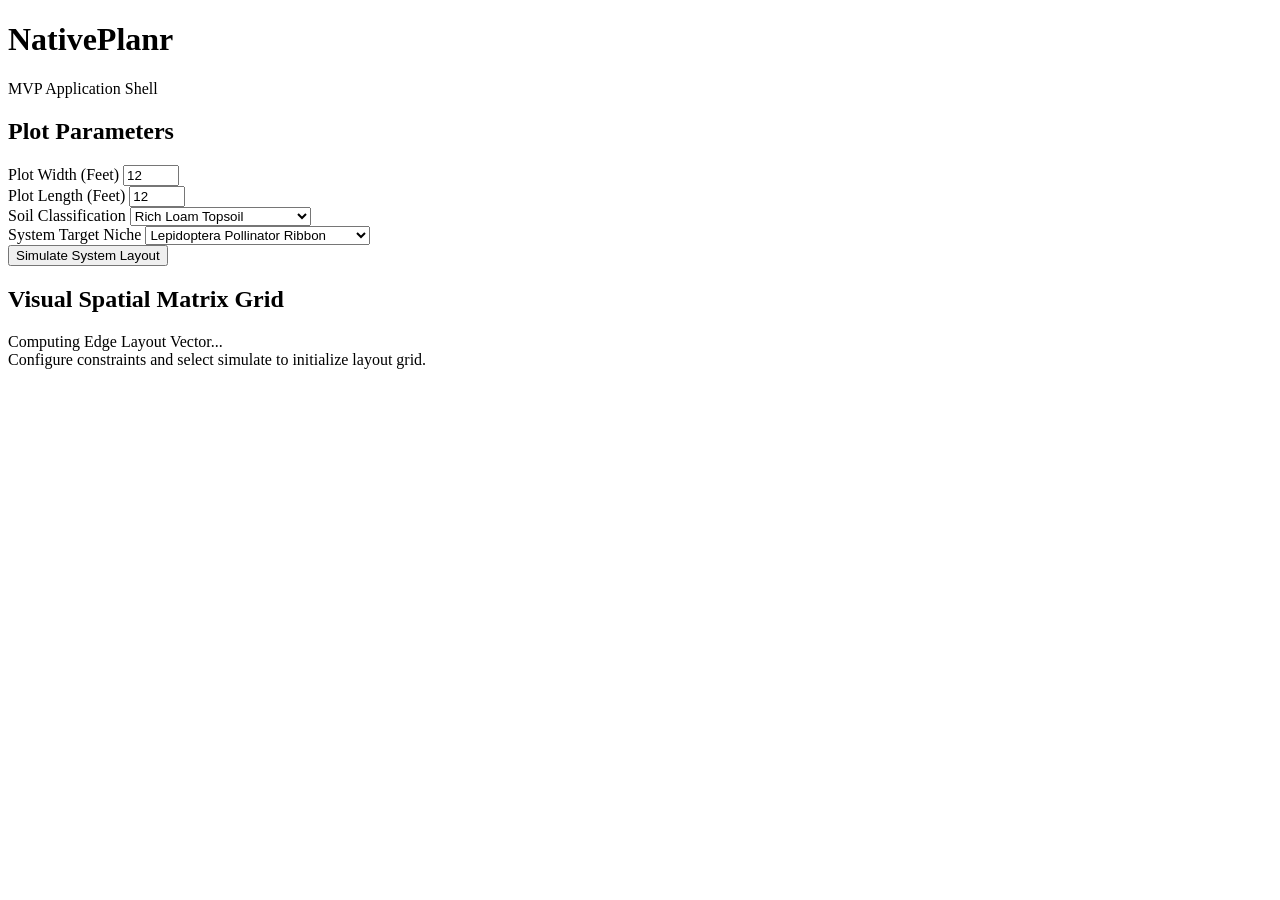
==== public/index.html @ 3a3aff4e "mvp: create layout canvas markup window" ====
<!DOCTYPE html>
<html lang="en">
<head>
  <meta charset="UTF-8">
  <meta name="viewport" content="width=device-width, initial-scale=1.0">
  <title>NativePlanr MVP — Habitat Layout Canvas</title>
  <link rel="stylesheet" href="styles.css">
</head>
<body>
  <header class="app-navbar">
    <div class="brand-shell">
      <h1 class="logo-text">NativePlanr</h1>
      <span class="version-tag">MVP Application Shell</span>
    </div>
  </header>

  <main class="viewport-workspace">
    <section class="control-sidebar">
      <h2 class="panel-headline">Plot Parameters</h2>
      <form id="garden-input-form" class="parameter-form">
        <div class="control-group">
          <label for="plot-width">Plot Width (Feet)</label>
          <input type="number" id="plot-width" name="width" value="12" min="4" max="100" required>
        </div>
        
        <div class="control-group">
          <label for="plot-length">Plot Length (Feet)</label>
          <input type="number" id="plot-length" name="length" value="12" min="4" max="100" required>
        </div>

        <div class="control-group">
          <label for="soil-type">Soil Classification</label>
          <select id="soil-type" name="soil_type" required>
            <option value="loam">Rich Loam Topsoil</option>
            <option value="clay">Heavy Structural Clay</option>
            <option value="sand">Coarse Well-Drained Sand</option>
            <option value="wet_muck">Hydric High-Organic Muck</option>
          </select>
        </div>

        <div class="control-group">
          <label for="garden-type">System Target Niche</label>
          <select id="garden-type" name="garden_type" required>
            <option value="pollinator">Lepidoptera Pollinator Ribbon</option>
            <option value="prairie">Oak Opening Grassland Prairie</option>
            <option value="rain_garden">Hydrological Infiltration Rain Basin</option>
            <option value="lawn_replacement">Biodiverse Living Mulch Turf</option>
          </select>
        </div>

        <button type="submit" id="submit-btn" class="action-button">Simulate System Layout</button>
      </form>
    </section>

    <section class="canvas-viewport">
      <div class="canvas-container">
        <h2 class="panel-headline">Visual Spatial Matrix Grid</h2>
        <div id="ui-loading-indicator" class="loading-shroud hidden">Computing Edge Layout Vector...</div>
        <div id="render-target-canvas">
          <div class="canvas-placeholder-text">Configure constraints and select simulate to initialize layout grid.</div>
        </div>
      </div>
    </section>
  </main>

  <script type="module" src="app.js"></script>
</body>
</html>
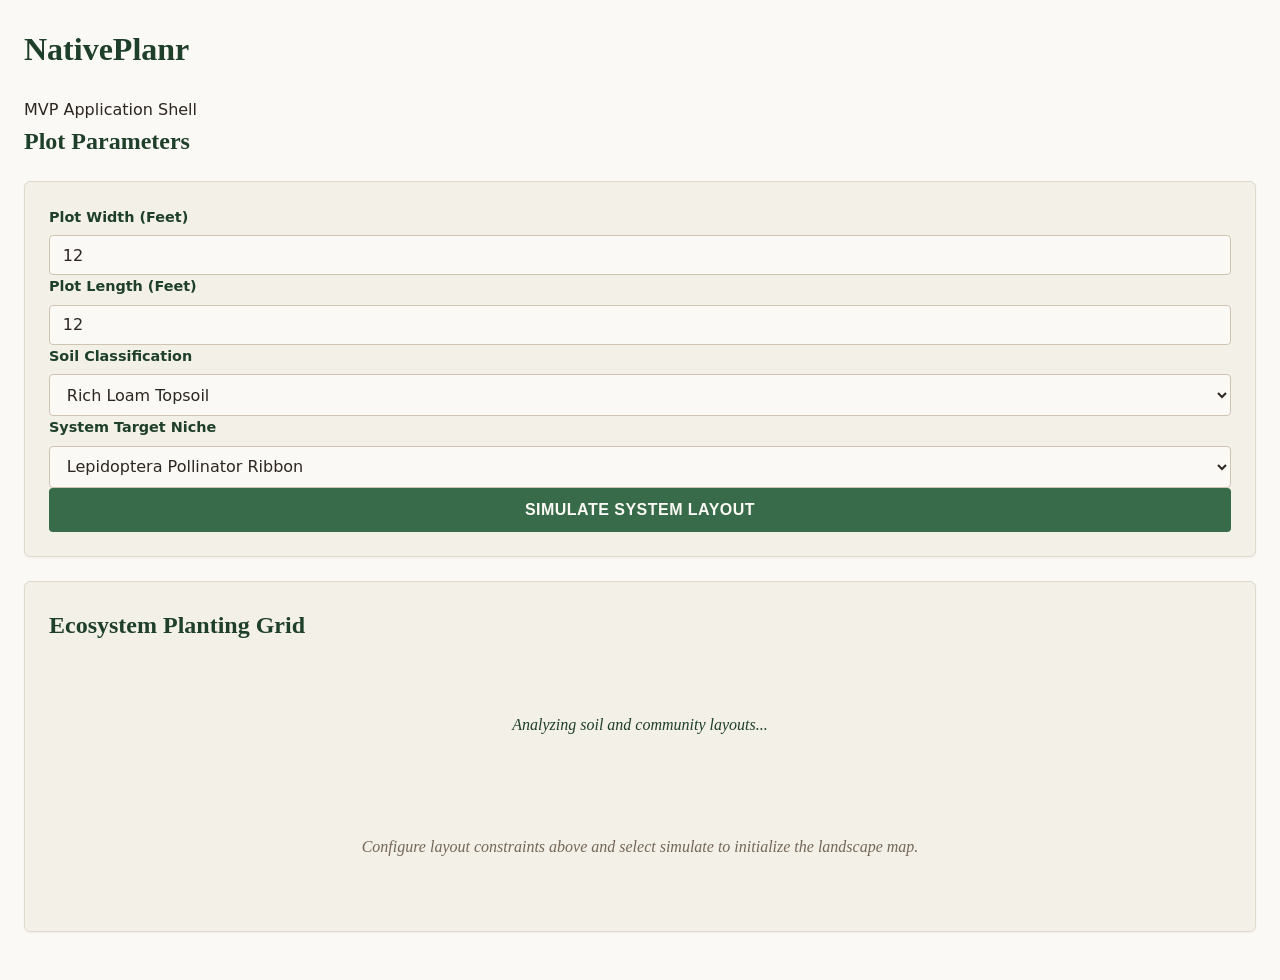
==== commit 7091001f: "Update index.html" ====
--- a/public/index.html
+++ b/public/index.html
@@ -52,15 +52,17 @@
       </form>
     </section>
 
-    <section class="canvas-viewport">
-      <div class="canvas-container">
-        <h2 class="panel-headline">Visual Spatial Matrix Grid</h2>
-        <div id="ui-loading-indicator" class="loading-shroud hidden">Computing Edge Layout Vector...</div>
-        <div id="render-target-canvas">
-          <div class="canvas-placeholder-text">Configure constraints and select simulate to initialize layout grid.</div>
-        </div>
+  <section class="canvas-viewport">
+  <div class="canvas-container">
+    <h2 class="panel-headline">Ecosystem Planting Grid</h2>
+    <div id="ui-loading-indicator" class="loading-shroud hidden">Analyzing soil and community layouts...</div>
+    <div id="render-target-canvas">
+      <div class="canvas-placeholder-text" style="font-family: Georgia, serif; font-style: italic; color: #736657; text-align: center; padding: 3rem 1rem;">
+        Configure layout constraints above and select simulate to initialize the landscape map.
       </div>
-    </section>
+    </div>
+  </div>
+</section>
   </main>
 
   <script type="module" src="app.js"></script>
--- a/public/styles.css
+++ b/public/styles.css
@@ -0,0 +1,272 @@
+/* ==========================================================================
+   NATIVEPLANR BOTANICAL DESIGN SYSTEM
+   Inspired by Midwestern Prairie Restoration Layouts & Print Field Guides
+   ========================================================================== */
+
+/* Core Document Elements */
+body {
+  background-color: #fbf9f5;
+  color: #2c2520;
+  font-family: system-ui, -apple-system, BlinkMacSystemFont, "Segoe UI", Roboto, sans-serif;
+  line-height: 1.6;
+  padding: 1.5rem;
+  margin: 0;
+  -webkit-font-smoothing: antialiased;
+}
+
+/* Typography Hierarchy */
+h1, h2, h3, h4, .panel-headline {
+  font-family: Georgia, Cambria, "Times New Roman", Times, serif;
+  color: #1e3f29; /* Dark Forest Green */
+  font-weight: 700;
+  margin-top: 0;
+}
+
+p {
+  color: #4a3f35; /* Soft Muted Charcoal Bark */
+}
+
+/* Editorial Container Card layout */
+.canvas-viewport, .parameter-form {
+  background-color: #f3f0e7; /* Seedling Parchment Paper */
+  border: 1px solid #dfdacb;
+  border-radius: 6px;
+  padding: 1.5rem;
+  margin-bottom: 1.5rem;
+  box-shadow: 0 1px 3px rgba(44, 37, 32, 0.05);
+}
+
+/* Touch-Friendly Inputs & Labels */
+.parameter-form label {
+  font-size: 0.9rem;
+  font-weight: 600;
+  color: #1e3f29;
+  display: block;
+  margin-bottom: 0.4rem;
+}
+
+.parameter-form input, .parameter-form select {
+  background-color: #fbf9f5;
+  color: #2c2520;
+  border: 1px solid #cfc4b2;
+  border-radius: 4px;
+  padding: 0.6rem 0.8rem;
+  font-size: 1rem;
+  font-family: inherit;
+  width: 100%;
+  box-sizing: border-box;
+}
+
+.parameter-form input:focus {
+  border-color: #689f7d;
+  outline: none;
+}
+
+/* The Restoration Action Button */
+.action-button {
+  background-color: #386b4a; /* Prairie Canopy Green */
+  color: #fbf9f5;
+  border: none;
+  padding: 0.8rem 1.5rem;
+  border-radius: 4px;
+  font-size: 1rem;
+  font-weight: 600;
+  cursor: pointer;
+  transition: background-color 0.15s ease;
+  width: 100%;
+  text-transform: uppercase;
+  letter-spacing: 0.03em;
+}
+
+.action-button:hover {
+  background-color: #244b31;
+}
+
+/* ==========================================================================
+   SIMULATION GRID CANVAS LAYOUTS (MOBILE-SAFE & RESPONSIVE)
+   ========================================================================== */
+.simulation-dashboard {
+  display: flex;
+  flex-direction: column;
+  gap: 1.2rem;
+  width: 100%;
+}
+
+/* Warnings and Metas Panel Elements */
+.pipeline-warning-banner {
+  background-color: #fffaf0;
+  border: 1px solid #d69e2e;
+  color: #744210;
+  padding: 0.75rem 1rem;
+  border-radius: 4px;
+  font-size: 0.85rem;
+}
+
+.matrix-metadata-header {
+  display: flex;
+  justify-content: space-between;
+  align-items: center;
+  flex-wrap: wrap;
+  gap: 0.75rem;
+  font-size: 0.9rem;
+  border-bottom: 2px solid #dfdacb;
+  padding-bottom: 0.75rem;
+  color: #4a3f35;
+}
+
+.meta-badge {
+  background-color: #e9f2ec;
+  color: #1e3f29;
+  padding: 0.25rem 0.5rem;
+  border-radius: 4px;
+  font-weight: bold;
+  font-size: 0.75rem;
+  border: 1px solid #689f7d;
+}
+
+/* Viewport Controls */
+.viewport-controls {
+  display: flex;
+  align-items: center;
+  justify-content: space-between;
+  background: #eaddcd; /* Deeper Warm Parchment Base */
+  padding: 0.5rem 1rem;
+  border-radius: 4px;
+  font-size: 0.85rem;
+  color: #2c2520;
+}
+
+.zoom-btn {
+  background: #fbf9f5;
+  border: 1px solid #cfc4b2;
+  color: #2c2520;
+  padding: 0.35rem 0.75rem;
+  border-radius: 4px;
+  cursor: pointer;
+  font-weight: 600;
+}
+
+.zoom-btn:hover {
+  background: #f3f0e7;
+}
+
+/* Mobile Panning Container */
+.mobile-viewport-container {
+  width: 100%;
+  overflow: auto;
+  background-color: #eaddcd; /* Soft Dirt/Mulch Underlay */
+  border: 1px solid #cfc4b2;
+  border-radius: 6px;
+  padding: 1.5rem;
+  box-sizing: border-box;
+  touch-action: pan-x pan-y;
+  -webkit-overflow-scrolling: touch;
+}
+
+/* The Matrix Structural Blueprint */
+.spatial-grid-matrix {
+  display: grid;
+  grid-template-columns: repeat(var(--grid-cols, 12), minmax(52px, 1fr)); /* Larger touch targets for field work */
+  grid-template-rows: repeat(var(--grid-rows, 12), minmax(52px, 1fr));
+  gap: 6px;
+  width: max-content;
+  margin: 0 auto;
+  transform-origin: top center;
+  transition: transform 0.2s cubic-bezier(0.16, 1, 0.3, 1);
+}
+
+/* Plant Blueprint Cells */
+.matrix-tile {
+  display: flex;
+  flex-direction: column;
+  align-items: center;
+  justify-content: center;
+  border-radius: 4px;
+  font-weight: 500;
+  aspect-ratio: 1 / 1;
+  box-sizing: border-box;
+  user-select: none;
+  padding: 2px;
+  text-align: center;
+  box-shadow: inset 0 1px 2px rgba(0,0,0,0.02);
+}
+
+/* Native Zone Color Rulesets */
+.zone-edge { 
+  background-color: #e9f2ec; 
+  color: #1e3f29; 
+  border: 1px solid #689f7d; 
+}
+.zone-center { 
+  background-color: #f3ebf7; 
+  color: #4c2d59; 
+  border: 1px solid #ad83be; 
+}
+.zone-fill { 
+  background-color: #fdf6e2; 
+  color: #634413; 
+  border: 1px solid #dca341; 
+}
+.zone-open { 
+  background-color: #f5efe4; 
+  color: #a69988; 
+  border: 1px dashed #cfc4b2; 
+}
+
+/* Micro Typography for Botanical Labels */
+.tile-label {
+  font-size: 0.65rem;
+  font-weight: 700;
+  line-height: 1.1;
+  word-break: break-all;
+  text-transform: uppercase;
+}
+.tile-label-empty {
+  font-size: 0.75rem;
+  font-weight: bold;
+}
+
+/* Botanical Legend Block Layout */
+.zone-legend {
+  display: grid;
+  grid-template-columns: repeat(auto-fit, minmax(200px, 1fr));
+  gap: 0.75rem;
+  background: #fdfbf7;
+  padding: 1rem;
+  border-radius: 4px;
+  border: 1px solid #dfdacb;
+}
+
+.legend-item {
+  display: flex;
+  align-items: center;
+  gap: 0.6rem;
+  font-size: 0.85rem;
+  color: #4a3f35;
+}
+
+.legend-color {
+  width: 16px;
+  height: 16px;
+  border-radius: 3px;
+  display: inline-block;
+  flex-shrink: 0;
+}
+
+/* Loading/Error states matching paper texture rulesets */
+.loading-shroud {
+  padding: 3rem 1rem;
+  text-align: center;
+  color: #1e3f29;
+  font-family: Georgia, serif;
+  font-style: italic;
+}
+
+.canvas-error-state {
+  border: 1px dashed #c53030;
+  background: #fff5f5;
+  color: #9b2c2c;
+  padding: 2rem;
+  border-radius: 4px;
+  text-align: center;
+}
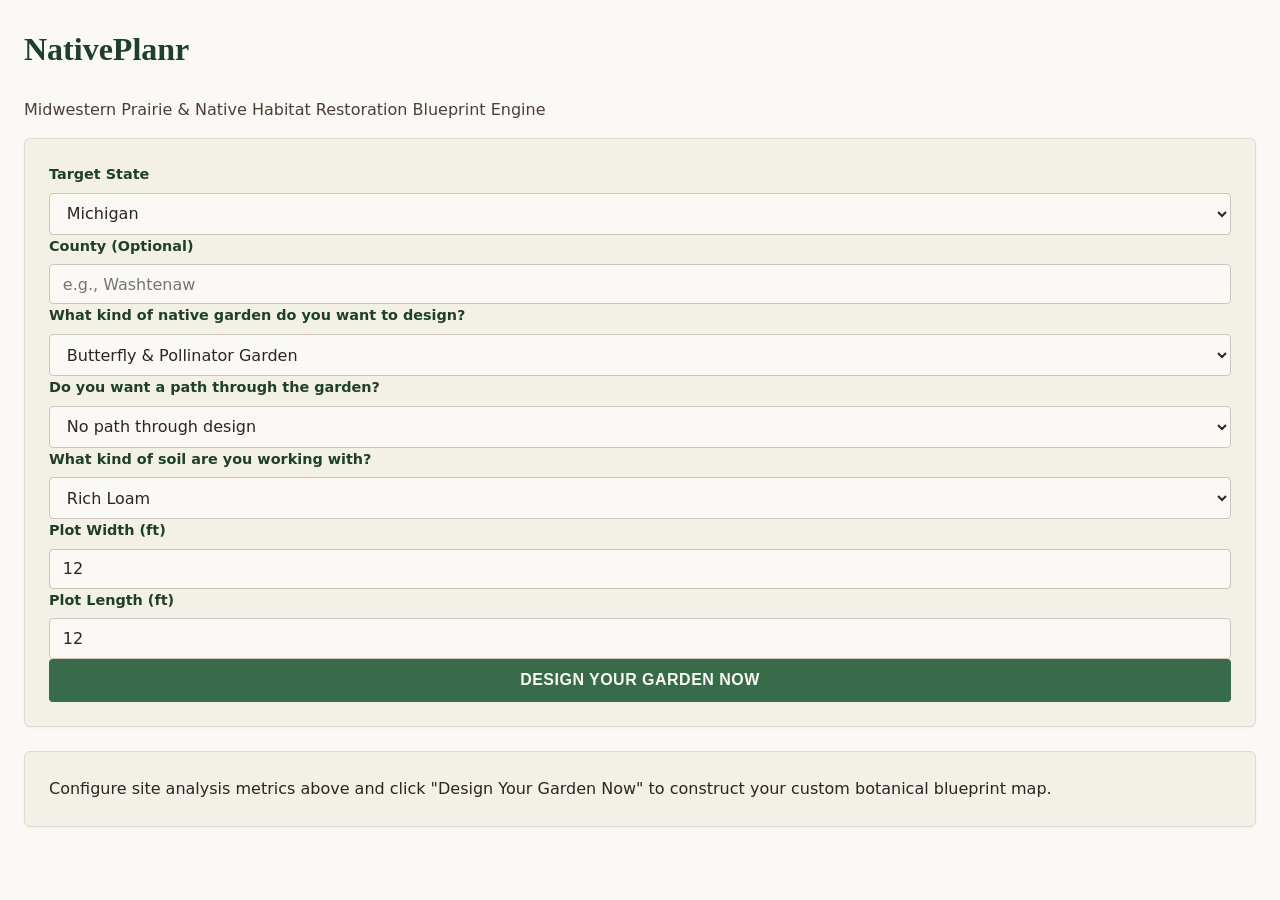
==== commit bea9126f: "Update index.html" ====
--- a/public/index.html
+++ b/public/index.html
@@ -3,68 +3,108 @@
 <head>
   <meta charset="UTF-8">
   <meta name="viewport" content="width=device-width, initial-scale=1.0">
-  <title>NativePlanr MVP — Habitat Layout Canvas</title>
+  <title>NativePlanr — Ecological Habitat Designer</title>
   <link rel="stylesheet" href="styles.css">
 </head>
 <body>
-  <header class="app-navbar">
-    <div class="brand-shell">
-      <h1 class="logo-text">NativePlanr</h1>
-      <span class="version-tag">MVP Application Shell</span>
-    </div>
-  </header>
 
-  <main class="viewport-workspace">
-    <section class="control-sidebar">
-      <h2 class="panel-headline">Plot Parameters</h2>
+  <main class="app-container">
+    
+    <header class="botanical-header">
+      <h1 class="site-title">NativePlanr</h1>
+      <p class="site-tagline">Midwestern Prairie & Native Habitat Restoration Blueprint Engine</p>
+    </header>
+
+    <section class="form-container">
       <form id="garden-input-form" class="parameter-form">
-        <div class="control-group">
-          <label for="plot-width">Plot Width (Feet)</label>
-          <input type="number" id="plot-width" name="width" value="12" min="4" max="100" required>
-        </div>
         
-        <div class="control-group">
-          <label for="plot-length">Plot Length (Feet)</label>
-          <input type="number" id="plot-length" name="length" value="12" min="4" max="100" required>
-        </div>
-
-        <div class="control-group">
-          <label for="soil-type">Soil Classification</label>
-          <select id="soil-type" name="soil_type" required>
-            <option value="loam">Rich Loam Topsoil</option>
-            <option value="clay">Heavy Structural Clay</option>
-            <option value="sand">Coarse Well-Drained Sand</option>
-            <option value="wet_muck">Hydric High-Organic Muck</option>
+        <div class="form-group">
+          <label for="state">Target State</label>
+          <select id="state" name="state" required>
+            <option value="MI">Michigan</option>
+            <option value="IL">Illinois</option>
+            <option value="IN">Indiana</option>
+            <option value="OH">Ohio</option>
+            <option value="WI">Wisconsin</option>
+            <option value="MN">Minnesota</option>
+            <option value="IA">Iowa</option>
           </select>
         </div>
 
-        <div class="control-group">
-          <label for="garden-type">System Target Niche</label>
-          <select id="garden-type" name="garden_type" required>
-            <option value="pollinator">Lepidoptera Pollinator Ribbon</option>
-            <option value="prairie">Oak Opening Grassland Prairie</option>
-            <option value="rain_garden">Hydrological Infiltration Rain Basin</option>
-            <option value="lawn_replacement">Biodiverse Living Mulch Turf</option>
+        <div class="form-group">
+          <label for="county">County <span class="optional-label">(Optional)</span></label>
+          <input type="text" id="county" name="county" placeholder="e.g., Washtenaw">
+        </div>
+
+        <div class="form-group">
+          <label for="garden-type">What kind of native garden do you want to design?</label>
+          <select id="garden-type" name="garden-type" required>
+            <option value="pollinator">Butterfly & Pollinator Garden</option>
+            <option value="woodland">Woodland Edge Garden</option>
+            <option value="part-shade">Part Shade Flower Garden</option>
+            <option value="rain-garden">Wet Soil / Rain Garden</option>
+            <option value="meadow">Native Meadow Garden</option>
+            <option value="low-maintenance">Low-Maintenance Native Garden</option>
+            <option value="deer-resistant">Deer-Resistant Native Garden</option>
           </select>
         </div>
 
-        <button type="submit" id="submit-btn" class="action-button">Simulate System Layout</button>
+        <div class="form-group">
+          <label for="pathway">Do you want a path through the garden?</label>
+          <select id="pathway" name="pathway" required>
+            <option value="none">No path through design</option>
+            <option value="grass">Grass Path</option>
+            <option value="woodchips">Woodchip Path</option>
+            <option value="gravel">Gravel Path</option>
+            <option value="pavers">Paver Path</option>
+            <option value="dirt">Dirt Path</option>
+          </select>
+        </div>
+
+        <div class="form-group">
+          <label for="soil">What kind of soil are you working with?</label>
+          <select id="soil" name="soil" required>
+            <option value="rich-loam">Rich Loam</option>
+            <option value="sandy">Sandy / Fast Draining</option>
+            <option value="slight-clay">Slightly Clay</option>
+            <option value="heavy-clay">Heavy Clay</option>
+            <option value="wet-soggy">Wet / Soggy</option>
+            <option value="swampy">Swampy / Standing Water</option>
+          </select>
+        </div>
+
+        <div class="dimensions-row">
+          <div class="form-group compact">
+            <label for="width">Plot Width (ft)</label>
+            <input type="number" id="width" name="width" value="12" min="4" max="40" required>
+          </div>
+          <div class="form-group compact">
+            <label for="length">Plot Length (ft)</label>
+            <input type="number" id="length" name="length" value="12" min="4" max="40" required>
+          </div>
+          <input type="hidden" id="density" name="density" value="0.5">
+        </div>
+
+        <div class="form-actions">
+          <button type="submit" id="submit-btn" class="action-button">Design Your Garden Now</button>
+        </div>
       </form>
     </section>
 
-  <section class="canvas-viewport">
-  <div class="canvas-container">
-    <h2 class="panel-headline">Ecosystem Planting Grid</h2>
-    <div id="ui-loading-indicator" class="loading-shroud hidden">Analyzing soil and community layouts...</div>
-    <div id="render-target-canvas">
-      <div class="canvas-placeholder-text" style="font-family: Georgia, serif; font-style: italic; color: #736657; text-align: center; padding: 3rem 1rem;">
-        Configure layout constraints above and select simulate to initialize the landscape map.
+    <section class="canvas-viewport">
+      <div class="canvas-container">
+        
+        <div id="render-target-canvas">
+          <div class="canvas-placeholder-text">
+            Configure site analysis metrics above and click "Design Your Garden Now" to construct your custom botanical blueprint map.
+          </div>
+        </div>
+
       </div>
-    </div>
-  </div>
-</section>
+    </section>
+
   </main>
 
-  <script type="module" src="app.js"></script>
+  <script src="app.js"></script>
 </body>
 </html>
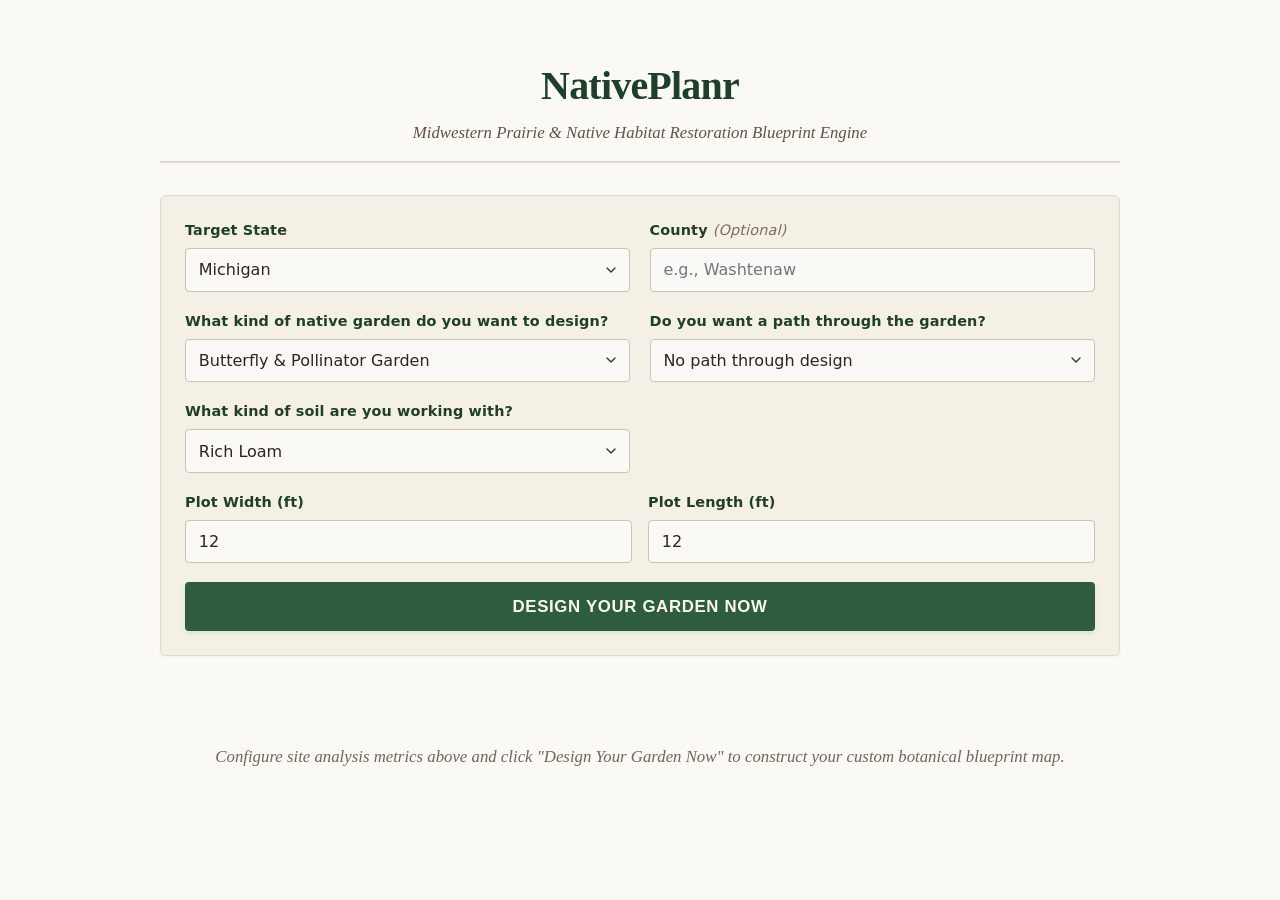
==== commit 9918d155: "Update index.html" ====
--- a/public/index.html
+++ b/public/index.html
@@ -105,6 +105,7 @@
 
   </main>
 
-  <script src="app.js"></script>
+<script src="render.js"></script>
+<script src="app.js"></script>
 </body>
 </html>
--- a/public/styles.css
+++ b/public/styles.css
@@ -1,89 +1,157 @@
 /* ==========================================================================
-   NATIVEPLANR BOTANICAL DESIGN SYSTEM
-   Inspired by Midwestern Prairie Restoration Layouts & Print Field Guides
+   NATIVEPLANR BOTANICAL STYLING SYSTEM
+   Inspired by Midwestern Prairie Field Manuals & Landscape Architecture Prints
    ========================================================================== */
 
-/* Core Document Elements */
+/* 1. Global Reset & Base Canvas Environment */
 body {
-  background-color: #fbf9f5;
-  color: #2c2520;
+  background-color: #fbf9f5; /* Warm Antique Parchment Paper */
+  color: #2c2520; /* Deep Charcoal Wood Bark */
   font-family: system-ui, -apple-system, BlinkMacSystemFont, "Segoe UI", Roboto, sans-serif;
-  line-height: 1.6;
+  line-height: 1.5;
   padding: 1.5rem;
   margin: 0;
   -webkit-font-smoothing: antialiased;
-}
-
-/* Typography Hierarchy */
-h1, h2, h3, h4, .panel-headline {
+  overflow-x: hidden; /* Prevent page-breaking horizontal shifts */
+}
+
+/* Base Document Layout Constraints */
+.app-container {
+  max-width: 960px;
+  margin: 0 auto;
+  display: flex;
+  flex-direction: column;
+  gap: 1.5rem;
+}
+
+/* Traditional Botanical Editorial Header */
+.botanical-header {
+  text-align: center;
+  padding: 1rem 0;
+  border-bottom: 2px solid #e2dbcd;
+  margin-bottom: 0.5rem;
+}
+
+.site-title {
   font-family: Georgia, Cambria, "Times New Roman", Times, serif;
-  color: #1e3f29; /* Dark Forest Green */
-  font-weight: 700;
-  margin-top: 0;
-}
-
-p {
-  color: #4a3f35; /* Soft Muted Charcoal Bark */
-}
-
-/* Editorial Container Card layout */
-.canvas-viewport, .parameter-form {
-  background-color: #f3f0e7; /* Seedling Parchment Paper */
+  font-size: 2.5rem;
+  font-weight: 700;
+  color: #1e3f29; /* Deep Prairie Canopy Green */
+  margin: 0 0 0.25rem 0;
+  letter-spacing: -0.02em;
+}
+
+.site-tagline {
+  font-family: Georgia, serif;
+  font-style: italic;
+  font-size: 1.05rem;
+  color: #635345; /* Soft Muted Walnut */
+  margin: 0;
+}
+
+/* ==========================================================================
+   FORM & INPUTS FRAMEWORK (TOUCH-FRIENDLY & PRINT-INSPIRED)
+   ========================================================================== */
+.form-container {
+  background-color: #f4f0e6; /* Soft Seedling Paper Card */
   border: 1px solid #dfdacb;
   border-radius: 6px;
   padding: 1.5rem;
-  margin-bottom: 1.5rem;
-  box-shadow: 0 1px 3px rgba(44, 37, 32, 0.05);
-}
-
-/* Touch-Friendly Inputs & Labels */
-.parameter-form label {
+  box-shadow: 0 1px 3px rgba(44, 37, 32, 0.04);
+}
+
+.parameter-form {
+  display: flex;
+  flex-direction: column;
+  gap: 1.2rem;
+}
+
+.form-group {
+  display: flex;
+  flex-direction: column;
+  gap: 0.4rem;
+  width: 100%;
+}
+
+.form-group label {
   font-size: 0.9rem;
-  font-weight: 600;
+  font-weight: 700;
   color: #1e3f29;
-  display: block;
-  margin-bottom: 0.4rem;
-}
-
-.parameter-form input, .parameter-form select {
+  letter-spacing: 0.01em;
+}
+
+.optional-label {
+  font-weight: 400;
+  font-style: italic;
+  color: #7a6e62;
+}
+
+/* Accessible Select and Field Boxes */
+.parameter-form input, 
+.parameter-form select {
   background-color: #fbf9f5;
   color: #2c2520;
   border: 1px solid #cfc4b2;
   border-radius: 4px;
-  padding: 0.6rem 0.8rem;
+  padding: 0.7rem 0.8rem;
   font-size: 1rem;
   font-family: inherit;
   width: 100%;
   box-sizing: border-box;
-}
-
-.parameter-form input:focus {
-  border-color: #689f7d;
+  appearance: none; /* Modern style adjustments */
+  -webkit-appearance: none;
+}
+
+/* Custom drop-down chevron injection */
+.parameter-form select {
+  background-image: url("data:image/svg+xml;utf8,<svg xmlns='http://www.w3.org/2000/svg' width='24' height='24' viewBox='0 0 24 24' fill='none' stroke='%231e3f29' stroke-width='2' stroke-linecap='round' stroke-linejoin='round'><polyline points='6 9 12 15 18 9'></polyline></svg>");
+  background-repeat: no-repeat;
+  background-position: right 10px center;
+  background-size: 16px;
+  padding-right: 2.5rem;
+}
+
+.parameter-form input:focus,
+.parameter-form select:focus {
+  border-color: #558766; /* Sage boundary accent highlight */
   outline: none;
-}
-
-/* The Restoration Action Button */
+  box-shadow: 0 0 0 3px rgba(85, 135, 102, 0.15);
+}
+
+/* Grid Dimension Inline Selector Rows */
+.dimensions-row {
+  display: flex;
+  gap: 1rem;
+  width: 100%;
+}
+
+.form-group.compact {
+  flex: 1;
+}
+
+/* Landscape Placement Action Submission Buttons */
 .action-button {
-  background-color: #386b4a; /* Prairie Canopy Green */
+  background-color: #2e5c3e; /* Rich Forest Moss */
   color: #fbf9f5;
   border: none;
-  padding: 0.8rem 1.5rem;
-  border-radius: 4px;
-  font-size: 1rem;
-  font-weight: 600;
+  border-radius: 4px;
+  padding: 0.9rem 1.5rem;
+  font-size: 1.05rem;
+  font-weight: 700;
+  text-transform: uppercase;
+  letter-spacing: 0.04em;
   cursor: pointer;
   transition: background-color 0.15s ease;
   width: 100%;
-  text-transform: uppercase;
-  letter-spacing: 0.03em;
+  box-shadow: 0 2px 4px rgba(46, 92, 62, 0.1);
 }
 
 .action-button:hover {
-  background-color: #244b31;
+  background-color: #1c3c27;
 }
 
 /* ==========================================================================
-   SIMULATION GRID CANVAS LAYOUTS (MOBILE-SAFE & RESPONSIVE)
+   SIMULATION OUTPUT OVERLAYS & RESULTS STYLES
    ========================================================================== */
 .simulation-dashboard {
   display: flex;
@@ -92,181 +160,271 @@
   width: 100%;
 }
 
-/* Warnings and Metas Panel Elements */
-.pipeline-warning-banner {
-  background-color: #fffaf0;
-  border: 1px solid #d69e2e;
-  color: #744210;
-  padding: 0.75rem 1rem;
-  border-radius: 4px;
+/* 2. Analytical Site Context Summary Panel Box */
+.botanical-summary-panel {
+  background-color: #faf6ed;
+  border-left: 4px solid #558766; /* Elegant Sage Leaf structural bar */
+  border-top: 1px solid #e6decb;
+  border-right: 1px solid #e6decb;
+  border-bottom: 1px solid #e6decb;
+  border-radius: 0 4px 4px 0;
+  padding: 1.25rem;
+}
+
+.summary-headline {
+  font-family: Georgia, serif;
+  font-size: 1.15rem;
+  color: #1e3f29;
+  margin: 0 0 0.75rem 0;
+}
+
+.summary-details-grid {
+  display: grid;
+  grid-template-columns: repeat(auto-fit, minmax(140px, 1fr));
+  gap: 0.6rem 1rem;
   font-size: 0.85rem;
-}
-
-.matrix-metadata-header {
-  display: flex;
-  justify-content: space-between;
-  align-items: center;
-  flex-wrap: wrap;
-  gap: 0.75rem;
+  border-bottom: 1px dashed #dcd3be;
+  padding-bottom: 0.75rem;
+  margin-bottom: 0.75rem;
+}
+
+.summary-item strong {
+  color: #635345;
+  display: block;
+  text-transform: uppercase;
+  font-size: 0.75rem;
+  letter-spacing: 0.02em;
+}
+
+.summary-item span {
+  font-weight: 600;
+  color: #2c2520;
+}
+
+.summary-educational-text {
   font-size: 0.9rem;
-  border-bottom: 2px solid #dfdacb;
-  padding-bottom: 0.75rem;
   color: #4a3f35;
-}
-
-.meta-badge {
-  background-color: #e9f2ec;
+  margin: 0;
+  line-height: 1.5;
+}
+
+/* 3. Section Headers */
+.blueprint-section-header {
+  margin-top: 0.5rem;
+}
+
+.panel-headline {
+  font-family: Georgia, Cambria, serif;
+  font-size: 1.6rem;
   color: #1e3f29;
-  padding: 0.25rem 0.5rem;
-  border-radius: 4px;
-  font-weight: bold;
-  font-size: 0.75rem;
-  border: 1px solid #689f7d;
-}
-
-/* Viewport Controls */
+  margin: 0;
+}
+
+/* 4. Map Scale Viewport Controls Panel Bar */
 .viewport-controls {
   display: flex;
   align-items: center;
   justify-content: space-between;
-  background: #eaddcd; /* Deeper Warm Parchment Base */
-  padding: 0.5rem 1rem;
-  border-radius: 4px;
+  background-color: #eaddcd; /* Soft Mulch Base */
+  padding: 0.5rem 0.75rem;
+  border-radius: 4px;
+  border: 1px solid #cfc4b2;
+}
+
+.zoom-btn {
+  background-color: #fbf9f5;
+  color: #2c2520;
+  border: 1px solid #bfae97;
+  border-radius: 4px;
+  padding: 0.4rem 0.8rem;
   font-size: 0.85rem;
-  color: #2c2520;
-}
-
-.zoom-btn {
-  background: #fbf9f5;
-  border: 1px solid #cfc4b2;
-  color: #2c2520;
-  padding: 0.35rem 0.75rem;
-  border-radius: 4px;
+  font-weight: 700;
   cursor: pointer;
-  font-weight: 600;
+  transition: background-color 0.1s ease;
 }
 
 .zoom-btn:hover {
-  background: #f3f0e7;
-}
-
-/* Mobile Panning Container */
+  background-color: #f4f0e6;
+}
+
+#zoom-percentage-label {
+  font-size: 0.85rem;
+  font-weight: 700;
+  color: #4a3f35;
+  font-family: Georgia, serif;
+  font-style: italic;
+}
+
+/* 5. Mobile-Safe Panning Enclosure Viewport Mechanics */
 .mobile-viewport-container {
   width: 100%;
-  overflow: auto;
-  background-color: #eaddcd; /* Soft Dirt/Mulch Underlay */
+  overflow: auto; /* Activates natural native fluid swiping on mobile touchscreens */
+  background-color: #e6dfd3; /* Textured earthen bed boundary matrix background */
   border: 1px solid #cfc4b2;
   border-radius: 6px;
-  padding: 1.5rem;
+  padding: 1.25rem;
   box-sizing: border-box;
   touch-action: pan-x pan-y;
   -webkit-overflow-scrolling: touch;
 }
 
-/* The Matrix Structural Blueprint */
+/* 6. Dynamic Grid Resolution Canvas Blueprint Matrix */
 .spatial-grid-matrix {
   display: grid;
-  grid-template-columns: repeat(var(--grid-cols, 12), minmax(52px, 1fr)); /* Larger touch targets for field work */
-  grid-template-rows: repeat(var(--grid-rows, 12), minmax(52px, 1fr));
-  gap: 6px;
+  /* Locks minimum column boundaries to prevent cell crushing on mobile */
+  grid-template-columns: repeat(var(--grid-cols, 12), minmax(64px, 1fr));
+  grid-template-rows: repeat(var(--grid-rows, 12), minmax(64px, 1fr));
+  gap: 5px;
   width: max-content;
   margin: 0 auto;
   transform-origin: top center;
-  transition: transform 0.2s cubic-bezier(0.16, 1, 0.3, 1);
-}
-
-/* Plant Blueprint Cells */
+  transition: transform 0.25s cubic-bezier(0.1, 0.9, 0.2, 1);
+}
+
+/* 7. Botanical Tile Graphics Structure */
 .matrix-tile {
   display: flex;
   flex-direction: column;
   align-items: center;
   justify-content: center;
   border-radius: 4px;
-  font-weight: 500;
-  aspect-ratio: 1 / 1;
   box-sizing: border-box;
+  padding: 4px;
+  text-align: center;
   user-select: none;
-  padding: 2px;
-  text-align: center;
-  box-shadow: inset 0 1px 2px rgba(0,0,0,0.02);
-}
-
-/* Native Zone Color Rulesets */
-.zone-edge { 
-  background-color: #e9f2ec; 
-  color: #1e3f29; 
-  border: 1px solid #689f7d; 
-}
-.zone-center { 
-  background-color: #f3ebf7; 
-  color: #4c2d59; 
-  border: 1px solid #ad83be; 
-}
-.zone-fill { 
-  background-color: #fdf6e2; 
-  color: #634413; 
-  border: 1px solid #dca341; 
-}
-.zone-open { 
-  background-color: #f5efe4; 
-  color: #a69988; 
-  border: 1px dashed #cfc4b2; 
-}
-
-/* Micro Typography for Botanical Labels */
+  box-shadow: inset 0 -1px 2px rgba(0,0,0,0.03), 0 1px 2px rgba(44,37,32,0.02);
+}
+
+.tile-icon-element {
+  font-size: 1.3rem;
+  margin-bottom: 2px;
+  line-height: 1;
+}
+
 .tile-label {
   font-size: 0.65rem;
   font-weight: 700;
   line-height: 1.1;
-  word-break: break-all;
   text-transform: uppercase;
-}
-.tile-label-empty {
-  font-size: 0.75rem;
-  font-weight: bold;
-}
-
-/* Botanical Legend Block Layout */
+  letter-spacing: -0.01em;
+  word-wrap: break-word;
+  max-width: 100%;
+}
+
+/* 8. Authentic Habitat Color System Palette Rulesets */
+.zone-edge {
+  background-color: #e9f5ed; /* Milkweed Leaf Green */
+  color: #193822;
+  border: 1px solid #8cbfa0;
+}
+
+.zone-center {
+  background-color: #f5edf8; /* Blazing Star Violet / Purple */
+  color: #441f52;
+  border: 1px solid #caa3d6;
+}
+
+.zone-fill {
+  background-color: #fef8e7; /* Coneflower / Muted Prairie Gold */
+  color: #5c4314;
+  border: 1px solid #e0c282;
+}
+
+.zone-open {
+  background-color: #f5efe4; /* Exposed Clear Soil Patch */
+  color: #8c7e6e;
+  border: 1px dashed #cfc4b2;
+}
+
+/* 9. Front-End Pathway Texture Masks Overrides */
+.path-style-grass { background-color: #d1e7d6; color: #1e3f29; border: 1px dashed #689f7d; }
+.path-style-woodchips { background-color: #ebdcd0; color: #5c4314; border: 1px dashed #a07855; }
+.path-style-gravel { background-color: #e2e4e6; color: #43464a; border: 1px dashed #9aa0a6; }
+.path-style-pavers { background-color: #cfd2d6; color: #202124; border: 1px solid #70757a; }
+.path-style-dirt { background-color: #dfcebe; color: #4e3621; border: 1px dashed #8b5a2b; }
+
+/* 10. Clear Landscape Index Legends Matrix Layout */
 .zone-legend {
   display: grid;
-  grid-template-columns: repeat(auto-fit, minmax(200px, 1fr));
+  grid-template-columns: repeat(auto-fit, minmax(210px, 1fr));
+  gap: 0.8rem;
+  background-color: #fbf9f5;
+  padding: 1.25rem;
+  border-radius: 6px;
+  border: 1px solid #dfdacb;
+  box-shadow: inset 0 1px 2px rgba(0,0,0,0.01);
+}
+
+.legend-item {
+  display: flex;
+  align-items: center;
   gap: 0.75rem;
-  background: #fdfbf7;
-  padding: 1rem;
-  border-radius: 4px;
-  border: 1px solid #dfdacb;
-}
-
-.legend-item {
-  display: flex;
-  align-items: center;
-  gap: 0.6rem;
   font-size: 0.85rem;
   color: #4a3f35;
 }
 
 .legend-color {
-  width: 16px;
-  height: 16px;
-  border-radius: 3px;
+  width: 18px;
+  height: 18px;
+  border-radius: 4px;
   display: inline-block;
   flex-shrink: 0;
 }
 
-/* Loading/Error states matching paper texture rulesets */
-.loading-shroud {
-  padding: 3rem 1rem;
-  text-align: center;
-  color: #1e3f29;
+/* 11. Empty/Error/Loading Blueprint Placeholders States */
+.canvas-placeholder-text {
   font-family: Georgia, serif;
   font-style: italic;
+  font-size: 1.05rem;
+  color: #736657;
+  text-align: center;
+  padding: 4rem 2rem;
+  line-height: 1.6;
+}
+
+.loading-shroud {
+  font-family: Georgia, serif;
+  font-style: italic;
+  color: #1e3f29;
+  text-align: center;
+  padding: 5rem 2rem;
+  animation: visualPulse 1.8s infinite ease-in-out;
 }
 
 .canvas-error-state {
   border: 1px dashed #c53030;
-  background: #fff5f5;
+  background-color: #fff5f5;
   color: #9b2c2c;
   padding: 2rem;
   border-radius: 4px;
   text-align: center;
 }
+
+@keyframes visualPulse {
+  0% { opacity: 0.6; }
+  50% { opacity: 1.0; }
+  100% { opacity: 0.6; }
+}
+
+/* ==========================================================================
+   RESPONSIVE LAYOUT UPGRADES (MEDIA QUERY BREAKPOINTS)
+   ========================================================================== */
+@media (min-width: 640px) {
+  body {
+    padding: 2.5rem 2rem;
+  }
+  
+  .parameter-form {
+    display: grid;
+    grid-template-columns: repeat(2, 1fr);
+    gap: 1.2rem;
+  }
+  
+  .dimensions-row {
+    grid-column: span 2;
+  }
+  
+  .form-actions {
+    grid-column: span 2;
+  }
+}
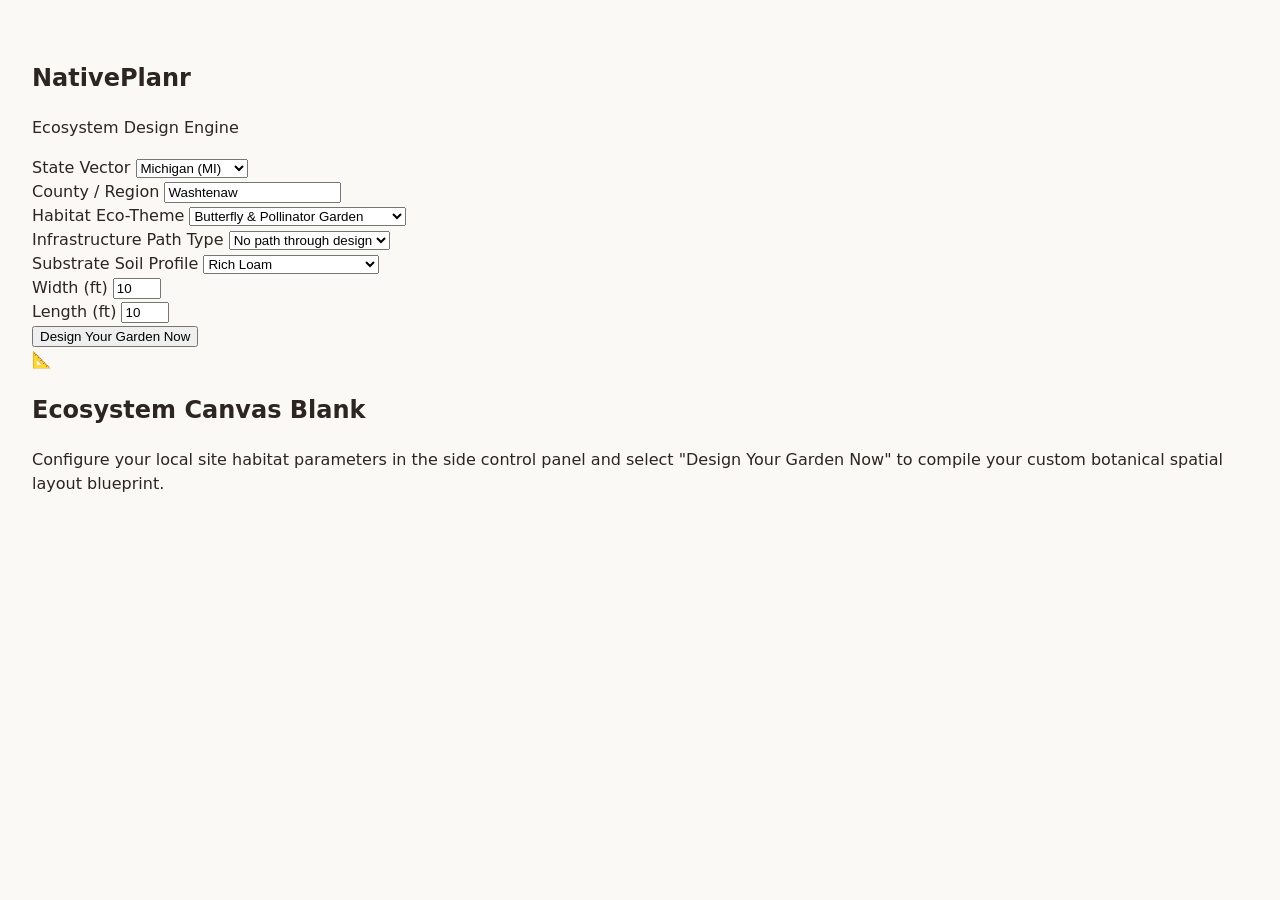
==== commit 2f809978: "Update index.html" ====
--- a/public/index.html
+++ b/public/index.html
@@ -3,56 +3,55 @@
 <head>
   <meta charset="UTF-8">
   <meta name="viewport" content="width=device-width, initial-scale=1.0">
-  <title>NativePlanr — Ecological Habitat Designer</title>
+  <title>NativePlanr // Native Habitat Blueprint Engine</title>
   <link rel="stylesheet" href="styles.css">
 </head>
 <body>
 
-  <main class="app-container">
+  <div id="app-workspace-container">
     
-    <header class="botanical-header">
-      <h1 class="site-title">NativePlanr</h1>
-      <p class="site-tagline">Midwestern Prairie & Native Habitat Restoration Blueprint Engine</p>
-    </header>
+    <aside class="workspace-sidebar" id="app-control-sidebar">
+      
+      <div class="sidebar-branding">
+        <h1>NativePlanr</h1>
+        <p class="tagline">Ecosystem Design Engine</p>
+      </div>
 
-    <section class="form-container">
-      <form id="garden-input-form" class="parameter-form">
+      <form id="matrix-intake-form" class="sidebar-form-group">
         
-        <div class="form-group">
-          <label for="state">Target State</label>
-          <select id="state" name="state" required>
-            <option value="MI">Michigan</option>
-            <option value="IL">Illinois</option>
-            <option value="IN">Indiana</option>
-            <option value="OH">Ohio</option>
-            <option value="WI">Wisconsin</option>
-            <option value="MN">Minnesota</option>
-            <option value="IA">Iowa</option>
+        <div class="form-element">
+          <label for="state-selection">State Vector</label>
+          <select id="state-selection" required>
+            <option value="MI" selected>Michigan (MI)</option>
+            <option value="OH">Ohio (OH)</option>
+            <option value="IN">Indiana (IN)</option>
+            <option value="IL">Illinois (IL)</option>
+            <option value="WI">Wisconsin (WI)</option>
           </select>
         </div>
 
-        <div class="form-group">
-          <label for="county">County <span class="optional-label">(Optional)</span></label>
-          <input type="text" id="county" name="county" placeholder="e.g., Washtenaw">
+        <div class="form-element">
+          <label for="county-input">County / Region</label>
+          <input type="text" id="county-input" placeholder="e.g. Washtenaw" value="Washtenaw">
         </div>
 
-        <div class="form-group">
-          <label for="garden-type">What kind of native garden do you want to design?</label>
-          <select id="garden-type" name="garden-type" required>
-            <option value="pollinator">Butterfly & Pollinator Garden</option>
+        <div class="form-element">
+          <label for="garden-type-selection">Habitat Eco-Theme</label>
+          <select id="garden-type-selection" required>
+            <option value="pollinator" selected>Butterfly & Pollinator Garden</option>
+            <option value="meadow">Native Meadow Garden</option>
             <option value="woodland">Woodland Edge Garden</option>
             <option value="part-shade">Part Shade Flower Garden</option>
             <option value="rain-garden">Wet Soil / Rain Garden</option>
-            <option value="meadow">Native Meadow Garden</option>
             <option value="low-maintenance">Low-Maintenance Native Garden</option>
             <option value="deer-resistant">Deer-Resistant Native Garden</option>
           </select>
         </div>
 
-        <div class="form-group">
-          <label for="pathway">Do you want a path through the garden?</label>
-          <select id="pathway" name="pathway" required>
-            <option value="none">No path through design</option>
+        <div class="form-element">
+          <label for="pathway-selection">Infrastructure Path Type</label>
+          <select id="pathway-selection" required>
+            <option value="none" selected>No path through design</option>
             <option value="grass">Grass Path</option>
             <option value="woodchips">Woodchip Path</option>
             <option value="gravel">Gravel Path</option>
@@ -61,10 +60,10 @@
           </select>
         </div>
 
-        <div class="form-group">
-          <label for="soil">What kind of soil are you working with?</label>
-          <select id="soil" name="soil" required>
-            <option value="rich-loam">Rich Loam</option>
+        <div class="form-element">
+          <label for="soil-type-selection">Substrate Soil Profile</label>
+          <select id="soil-type-selection" required>
+            <option value="rich-loam" selected>Rich Loam</option>
             <option value="sandy">Sandy / Fast Draining</option>
             <option value="slight-clay">Slightly Clay</option>
             <option value="heavy-clay">Heavy Clay</option>
@@ -73,39 +72,39 @@
           </select>
         </div>
 
-        <div class="dimensions-row">
-          <div class="form-group compact">
-            <label for="width">Plot Width (ft)</label>
-            <input type="number" id="width" name="width" value="12" min="4" max="40" required>
+        <div class="dimensional-row-group">
+          <div class="form-element compact">
+            <label for="plot-width-input">Width (ft)</label>
+            <input type="number" id="plot-width-input" min="4" max="40" value="10" required>
           </div>
-          <div class="form-group compact">
-            <label for="length">Plot Length (ft)</label>
-            <input type="number" id="length" name="length" value="12" min="4" max="40" required>
-          </div>
-          <input type="hidden" id="density" name="density" value="0.5">
-        </div>
-
-        <div class="form-actions">
-          <button type="submit" id="submit-btn" class="action-button">Design Your Garden Now</button>
-        </div>
-      </form>
-    </section>
-
-    <section class="canvas-viewport">
-      <div class="canvas-container">
-        
-        <div id="render-target-canvas">
-          <div class="canvas-placeholder-text">
-            Configure site analysis metrics above and click "Design Your Garden Now" to construct your custom botanical blueprint map.
+          <div class="form-element compact">
+            <label for="plot-length-input">Length (ft)</label>
+            <input type="number" id="plot-length-input" min="4" max="40" value="10" required>
           </div>
         </div>
 
+        <button type="submit" class="action-submit-btn" id="generate-blueprint-trigger">
+          Design Your Garden Now
+        </button>
+      </form>
+
+      <div id="sidebar-telemetry-output-mount"></div>
+
+    </aside>
+
+    <main class="workspace-canvas-area" id="app-design-viewport">
+      <div id="canvas-rendering-target-wrapper">
+        <div id="default-canvas-empty-prompt" class="canvas-empty-state">
+          <div class="prompt-icon-graphic">📐</div>
+          <h2>Ecosystem Canvas Blank</h2>
+          <p>Configure your local site habitat parameters in the side control panel and select "Design Your Garden Now" to compile your custom botanical spatial layout blueprint.</p>
+        </div>
       </div>
-    </section>
+    </main>
 
-  </main>
+  </div>
 
-<script src="render.js"></script>
-<script src="app.js"></script>
+  <script src="render.js"></script>
+  <script src="app.js"></script>
 </body>
 </html>
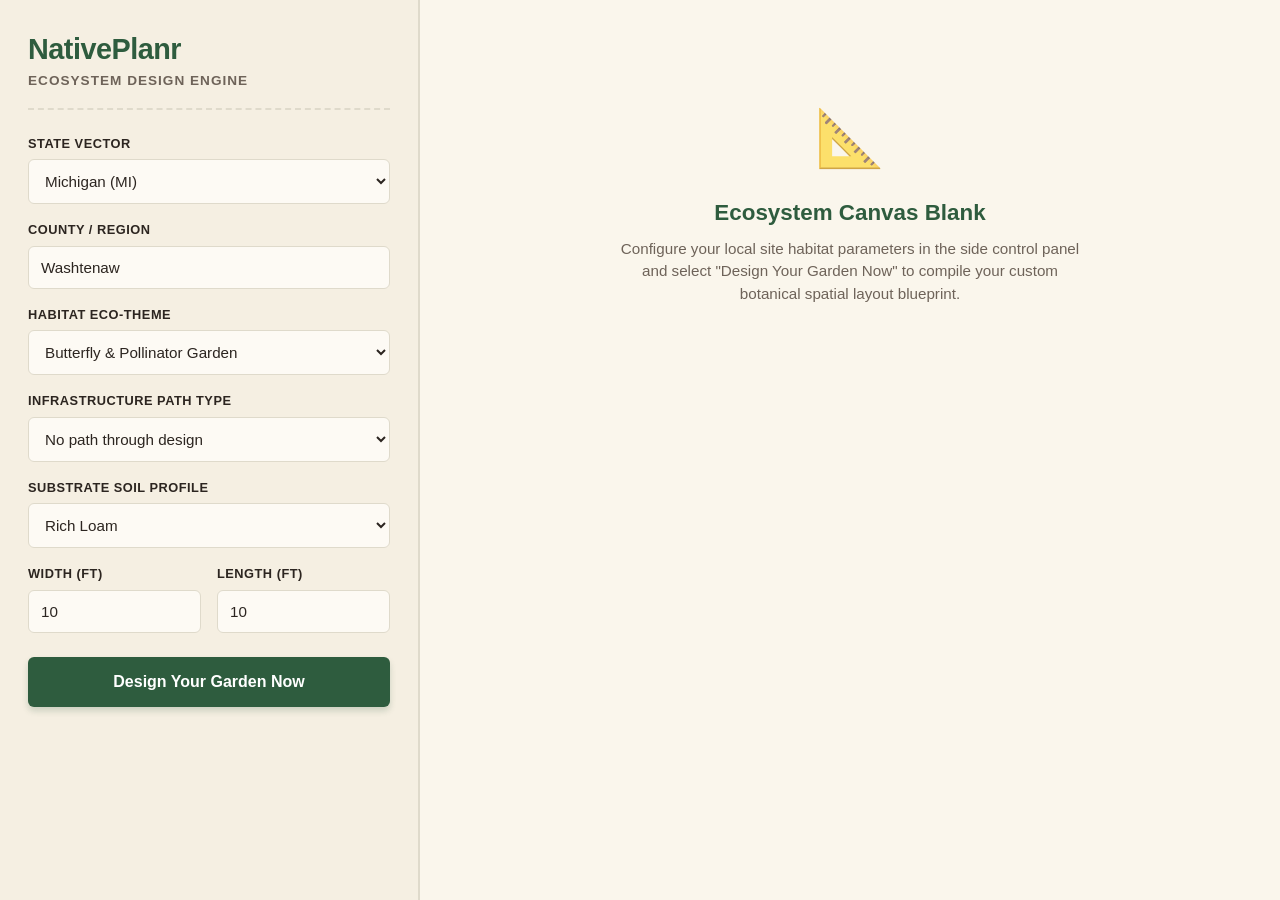
==== commit 06ac2c64: "Update index.html" ====
--- a/public/index.html
+++ b/public/index.html
@@ -17,7 +17,7 @@
         <p class="tagline">Ecosystem Design Engine</p>
       </div>
 
-      <form id="matrix-intake-form" class="sidebar-form-group">
+      <form id="garden-input-form" class="sidebar-form-group">
         
         <div class="form-element">
           <label for="state-selection">State Vector</label>
@@ -93,7 +93,7 @@
     </aside>
 
     <main class="workspace-canvas-area" id="app-design-viewport">
-      <div id="canvas-rendering-target-wrapper">
+      <div id="render-target-canvas">
         <div id="default-canvas-empty-prompt" class="canvas-empty-state">
           <div class="prompt-icon-graphic">📐</div>
           <h2>Ecosystem Canvas Blank</h2>
--- a/public/styles.css
+++ b/public/styles.css
@@ -1,358 +1,261 @@
 /* ==========================================================================
-   NATIVEPLANR BOTANICAL STYLING SYSTEM
-   Inspired by Midwestern Prairie Field Manuals & Landscape Architecture Prints
-   ========================================================================== */
-
-/* 1. Global Reset & Base Canvas Environment */
+   1. CORE VARIABLES & BRIGHT ECOLOGICAL PALETTE
+   ========================================================================== */
+:root {
+  --bg-parchment: #fdfaf4;
+  --bg-sidebar: #f5efe2;
+  --text-dark: #2c2520;
+  --text-muted: #6e6359;
+  --border-color: #dfdacb;
+  
+  /* Ecological Botanical Accents */
+  --prairie-green: #2e5c3e;
+  --sage-green: #7fa685;
+  --warm-soil: #8c6239;
+  --sky-blue: #70a1b5;
+  --coneflower-purple: #9c6c9a;
+  --blazing-star: #8850a1;
+  --milkweed-leaf: #557a46;
+  --pathway-woodchip: #c2a679;
+}
+
+/* Base Reset & Typography */
+* {
+  box-sizing: border-box;
+  margin: 0;
+  padding: 0;
+}
+
 body {
-  background-color: #fbf9f5; /* Warm Antique Parchment Paper */
-  color: #2c2520; /* Deep Charcoal Wood Bark */
-  font-family: system-ui, -apple-system, BlinkMacSystemFont, "Segoe UI", Roboto, sans-serif;
+  font-family: -apple-system, BlinkMacSystemFont, "Segoe UI", Roboto, Helvetica, Arial, sans-serif;
+  background-color: var(--bg-parchment);
+  color: var(--text-dark);
   line-height: 1.5;
-  padding: 1.5rem;
-  margin: 0;
-  -webkit-font-smoothing: antialiased;
-  overflow-x: hidden; /* Prevent page-breaking horizontal shifts */
-}
-
-/* Base Document Layout Constraints */
-.app-container {
-  max-width: 960px;
-  margin: 0 auto;
-  display: flex;
-  flex-direction: column;
-  gap: 1.5rem;
-}
-
-/* Traditional Botanical Editorial Header */
-.botanical-header {
-  text-align: center;
-  padding: 1rem 0;
-  border-bottom: 2px solid #e2dbcd;
-  margin-bottom: 0.5rem;
-}
-
-.site-title {
-  font-family: Georgia, Cambria, "Times New Roman", Times, serif;
-  font-size: 2.5rem;
-  font-weight: 700;
-  color: #1e3f29; /* Deep Prairie Canopy Green */
-  margin: 0 0 0.25rem 0;
-  letter-spacing: -0.02em;
-}
-
-.site-tagline {
-  font-family: Georgia, serif;
-  font-style: italic;
-  font-size: 1.05rem;
-  color: #635345; /* Soft Muted Walnut */
-  margin: 0;
-}
-
-/* ==========================================================================
-   FORM & INPUTS FRAMEWORK (TOUCH-FRIENDLY & PRINT-INSPIRED)
-   ========================================================================== */
-.form-container {
-  background-color: #f4f0e6; /* Soft Seedling Paper Card */
-  border: 1px solid #dfdacb;
-  border-radius: 6px;
-  padding: 1.5rem;
-  box-shadow: 0 1px 3px rgba(44, 37, 32, 0.04);
-}
-
-.parameter-form {
-  display: flex;
-  flex-direction: column;
-  gap: 1.2rem;
-}
-
-.form-group {
+  overflow-x: hidden;
+}
+
+/* ==========================================================================
+   2. APPLICATION LAYOUT MESH (WORKSPACE ARCHITECTURE)
+   ========================================================================== */
+#app-workspace-container {
+  display: flex;
+  flex-direction: column;
+  min-height: 100vh;
+}
+
+/* Responsive Desktop Workspace Splits */
+@media (min-width: 992px) {
+  #app-workspace-container {
+    flex-direction: row;
+    height: 100vh;
+    overflow: hidden;
+  }
+
+  .workspace-sidebar {
+    width: 420px;
+    min-width: 360px;
+    max-width: 440px;
+    height: 100vh;
+    overflow-y: auto;
+    border-right: 2px solid var(--border-color);
+    position: sticky;
+    top: 0;
+  }
+
+  .workspace-canvas-area {
+    flex: 1;
+    height: 100vh;
+    overflow-y: auto;
+    background-color: #faf6ec;
+  }
+}
+
+/* ==========================================================================
+   3. SIDEBAR BRANDING & INTENSIVE INTAKES DESIGN
+   ========================================================================== */
+.workspace-sidebar {
+  background-color: var(--bg-sidebar);
+  padding: 1.75rem;
+}
+
+.sidebar-branding {
+  margin-bottom: 1.5rem;
+  border-bottom: 2px dashed var(--border-color);
+  padding-bottom: 1rem;
+}
+
+.sidebar-branding h1 {
+  font-size: 1.8rem;
+  color: var(--prairie-green);
+  font-weight: 800;
+  letter-spacing: -0.5px;
+}
+
+.sidebar-branding .tagline {
+  font-size: 0.85rem;
+  color: var(--text-muted);
+  text-transform: uppercase;
+  letter-spacing: 1px;
+  font-weight: bold;
+}
+
+/* Comprehensive Form Elements Layout */
+.sidebar-form-group {
+  display: flex;
+  flex-direction: column;
+  gap: 1rem;
+}
+
+.form-element {
   display: flex;
   flex-direction: column;
   gap: 0.4rem;
-  width: 100%;
-}
-
-.form-group label {
-  font-size: 0.9rem;
-  font-weight: 700;
-  color: #1e3f29;
-  letter-spacing: 0.01em;
-}
-
-.optional-label {
-  font-weight: 400;
-  font-style: italic;
-  color: #7a6e62;
-}
-
-/* Accessible Select and Field Boxes */
-.parameter-form input, 
-.parameter-form select {
-  background-color: #fbf9f5;
-  color: #2c2520;
-  border: 1px solid #cfc4b2;
-  border-radius: 4px;
-  padding: 0.7rem 0.8rem;
-  font-size: 1rem;
-  font-family: inherit;
-  width: 100%;
-  box-sizing: border-box;
-  appearance: none; /* Modern style adjustments */
-  -webkit-appearance: none;
-}
-
-/* Custom drop-down chevron injection */
-.parameter-form select {
-  background-image: url("data:image/svg+xml;utf8,<svg xmlns='http://www.w3.org/2000/svg' width='24' height='24' viewBox='0 0 24 24' fill='none' stroke='%231e3f29' stroke-width='2' stroke-linecap='round' stroke-linejoin='round'><polyline points='6 9 12 15 18 9'></polyline></svg>");
-  background-repeat: no-repeat;
-  background-position: right 10px center;
-  background-size: 16px;
-  padding-right: 2.5rem;
-}
-
-.parameter-form input:focus,
-.parameter-form select:focus {
-  border-color: #558766; /* Sage boundary accent highlight */
-  outline: none;
-  box-shadow: 0 0 0 3px rgba(85, 135, 102, 0.15);
-}
-
-/* Grid Dimension Inline Selector Rows */
-.dimensions-row {
-  display: flex;
-  gap: 1rem;
-  width: 100%;
-}
-
-.form-group.compact {
-  flex: 1;
-}
-
-/* Landscape Placement Action Submission Buttons */
-.action-button {
-  background-color: #2e5c3e; /* Rich Forest Moss */
-  color: #fbf9f5;
-  border: none;
-  border-radius: 4px;
-  padding: 0.9rem 1.5rem;
-  font-size: 1.05rem;
+}
+
+.form-element label {
+  font-size: 0.8rem;
   font-weight: 700;
   text-transform: uppercase;
-  letter-spacing: 0.04em;
+  color: var(--text-dark);
+  letter-spacing: 0.5px;
+}
+
+.form-element select,
+.form-element input[type="text"],
+.form-element input[type="number"] {
+  width: 100%;
+  padding: 0.75rem;
+  background-color: var(--bg-parchment);
+  border: 1px solid var(--border-color);
+  border-radius: 6px;
+  color: var(--text-dark);
+  font-size: 0.95rem;
+  transition: all 0.2s ease;
+}
+
+.form-element select:focus,
+.form-element input:focus {
+  outline: none;
+  border-color: var(--prairie-green);
+  box-shadow: 0 0 0 3px rgba(46, 92, 62, 0.15);
+}
+
+.dimensional-row-group {
+  display: flex;
+  gap: 1rem;
+}
+
+.dimensional-row-group .compact {
+  flex: 1;
+}
+
+/* Bold Generate Trigger Button */
+.action-submit-btn {
+  width: 100%;
+  padding: 1rem;
+  background-color: var(--prairie-green);
+  color: white;
+  border: none;
+  border-radius: 6px;
+  font-size: 1rem;
+  font-weight: 700;
   cursor: pointer;
-  transition: background-color 0.15s ease;
-  width: 100%;
-  box-shadow: 0 2px 4px rgba(46, 92, 62, 0.1);
-}
-
-.action-button:hover {
-  background-color: #1c3c27;
-}
-
-/* ==========================================================================
-   SIMULATION OUTPUT OVERLAYS & RESULTS STYLES
-   ========================================================================== */
-.simulation-dashboard {
-  display: flex;
-  flex-direction: column;
-  gap: 1.2rem;
-  width: 100%;
-}
-
-/* 2. Analytical Site Context Summary Panel Box */
+  transition: background-color 0.2s ease, transform 0.1s ease;
+  box-shadow: 0 4px 6px rgba(46, 92, 62, 0.2);
+  margin-top: 0.5rem;
+  margin-bottom: 1rem;
+}
+
+.action-submit-btn:hover {
+  background-color: #23472f;
+}
+
+.action-submit-btn:active {
+  transform: scale(0.98);
+}
+
+/* ==========================================================================
+   4. TELEMETRY OUTPUT CARD & VIBRANT LEGEND MODULES
+   ========================================================================== */
 .botanical-summary-panel {
-  background-color: #faf6ed;
-  border-left: 4px solid #558766; /* Elegant Sage Leaf structural bar */
-  border-top: 1px solid #e6decb;
-  border-right: 1px solid #e6decb;
-  border-bottom: 1px solid #e6decb;
-  border-radius: 0 4px 4px 0;
+  background-color: var(--bg-parchment);
+  border: 1px solid var(--border-color);
+  border-radius: 8px;
   padding: 1.25rem;
+  margin-top: 1.5rem;
+  box-shadow: 0 2px 4px rgba(0,0,0,0.03);
 }
 
 .summary-headline {
-  font-family: Georgia, serif;
-  font-size: 1.15rem;
-  color: #1e3f29;
-  margin: 0 0 0.75rem 0;
+  font-size: 1.1rem;
+  color: var(--warm-soil);
+  margin-bottom: 0.75rem;
+  font-weight: 700;
 }
 
 .summary-details-grid {
-  display: grid;
-  grid-template-columns: repeat(auto-fit, minmax(140px, 1fr));
-  gap: 0.6rem 1rem;
+  display: flex;
+  flex-direction: column;
+  gap: 0.5rem;
   font-size: 0.85rem;
-  border-bottom: 1px dashed #dcd3be;
+  border-bottom: 1px solid var(--border-color);
   padding-bottom: 0.75rem;
   margin-bottom: 0.75rem;
 }
 
-.summary-item strong {
-  color: #635345;
-  display: block;
-  text-transform: uppercase;
-  font-size: 0.75rem;
-  letter-spacing: 0.02em;
-}
-
-.summary-item span {
-  font-weight: 600;
-  color: #2c2520;
+.summary-item {
+  display: flex;
+  justify-content: space-between;
 }
 
 .summary-educational-text {
-  font-size: 0.9rem;
-  color: #4a3f35;
-  margin: 0;
-  line-height: 1.5;
-}
-
-/* 3. Section Headers */
-.blueprint-section-header {
-  margin-top: 0.5rem;
-}
-
-.panel-headline {
-  font-family: Georgia, Cambria, serif;
-  font-size: 1.6rem;
-  color: #1e3f29;
-  margin: 0;
-}
-
-/* 4. Map Scale Viewport Controls Panel Bar */
+  font-size: 0.85rem;
+  font-style: italic;
+  color: var(--text-muted);
+  line-height: 1.4;
+}
+
+/* Viewport Scale Actions Widget Group */
 .viewport-controls {
   display: flex;
   align-items: center;
   justify-content: space-between;
-  background-color: #eaddcd; /* Soft Mulch Base */
-  padding: 0.5rem 0.75rem;
+  background: var(--bg-parchment);
+  border: 1px solid var(--border-color);
+  padding: 0.5rem;
+  border-radius: 6px;
+  margin-top: 1rem;
+}
+
+.zoom-btn {
+  padding: 0.4rem 0.8rem;
+  background: white;
+  border: 1px solid var(--border-color);
   border-radius: 4px;
-  border: 1px solid #cfc4b2;
-}
-
-.zoom-btn {
-  background-color: #fbf9f5;
-  color: #2c2520;
-  border: 1px solid #bfae97;
-  border-radius: 4px;
-  padding: 0.4rem 0.8rem;
-  font-size: 0.85rem;
-  font-weight: 700;
   cursor: pointer;
-  transition: background-color 0.1s ease;
+  font-size: 0.8rem;
+  font-weight: bold;
 }
 
 .zoom-btn:hover {
-  background-color: #f4f0e6;
+  background: #fdfaf4;
+  border-color: var(--text-muted);
 }
 
 #zoom-percentage-label {
-  font-size: 0.85rem;
-  font-weight: 700;
-  color: #4a3f35;
-  font-family: Georgia, serif;
-  font-style: italic;
-}
-
-/* 5. Mobile-Safe Panning Enclosure Viewport Mechanics */
-.mobile-viewport-container {
-  width: 100%;
-  overflow: auto; /* Activates natural native fluid swiping on mobile touchscreens */
-  background-color: #e6dfd3; /* Textured earthen bed boundary matrix background */
-  border: 1px solid #cfc4b2;
-  border-radius: 6px;
-  padding: 1.25rem;
-  box-sizing: border-box;
-  touch-action: pan-x pan-y;
-  -webkit-overflow-scrolling: touch;
-}
-
-/* 6. Dynamic Grid Resolution Canvas Blueprint Matrix */
-.spatial-grid-matrix {
-  display: grid;
-  /* Locks minimum column boundaries to prevent cell crushing on mobile */
-  grid-template-columns: repeat(var(--grid-cols, 12), minmax(64px, 1fr));
-  grid-template-rows: repeat(var(--grid-rows, 12), minmax(64px, 1fr));
-  gap: 5px;
-  width: max-content;
-  margin: 0 auto;
-  transform-origin: top center;
-  transition: transform 0.25s cubic-bezier(0.1, 0.9, 0.2, 1);
-}
-
-/* 7. Botanical Tile Graphics Structure */
-.matrix-tile {
-  display: flex;
-  flex-direction: column;
-  align-items: center;
-  justify-content: center;
-  border-radius: 4px;
-  box-sizing: border-box;
-  padding: 4px;
-  text-align: center;
-  user-select: none;
-  box-shadow: inset 0 -1px 2px rgba(0,0,0,0.03), 0 1px 2px rgba(44,37,32,0.02);
-}
-
-.tile-icon-element {
-  font-size: 1.3rem;
-  margin-bottom: 2px;
-  line-height: 1;
-}
-
-.tile-label {
-  font-size: 0.65rem;
-  font-weight: 700;
-  line-height: 1.1;
-  text-transform: uppercase;
-  letter-spacing: -0.01em;
-  word-wrap: break-word;
-  max-width: 100%;
-}
-
-/* 8. Authentic Habitat Color System Palette Rulesets */
-.zone-edge {
-  background-color: #e9f5ed; /* Milkweed Leaf Green */
-  color: #193822;
-  border: 1px solid #8cbfa0;
-}
-
-.zone-center {
-  background-color: #f5edf8; /* Blazing Star Violet / Purple */
-  color: #441f52;
-  border: 1px solid #caa3d6;
-}
-
-.zone-fill {
-  background-color: #fef8e7; /* Coneflower / Muted Prairie Gold */
-  color: #5c4314;
-  border: 1px solid #e0c282;
-}
-
-.zone-open {
-  background-color: #f5efe4; /* Exposed Clear Soil Patch */
-  color: #8c7e6e;
-  border: 1px dashed #cfc4b2;
-}
-
-/* 9. Front-End Pathway Texture Masks Overrides */
-.path-style-grass { background-color: #d1e7d6; color: #1e3f29; border: 1px dashed #689f7d; }
-.path-style-woodchips { background-color: #ebdcd0; color: #5c4314; border: 1px dashed #a07855; }
-.path-style-gravel { background-color: #e2e4e6; color: #43464a; border: 1px dashed #9aa0a6; }
-.path-style-pavers { background-color: #cfd2d6; color: #202124; border: 1px solid #70757a; }
-.path-style-dirt { background-color: #dfcebe; color: #4e3621; border: 1px dashed #8b5a2b; }
-
-/* 10. Clear Landscape Index Legends Matrix Layout */
+  font-size: 0.8rem;
+  font-family: monospace;
+  font-weight: bold;
+}
+
+/* Clean Integrated Legend Design Block */
 .zone-legend {
-  display: grid;
-  grid-template-columns: repeat(auto-fit, minmax(210px, 1fr));
-  gap: 0.8rem;
-  background-color: #fbf9f5;
-  padding: 1.25rem;
-  border-radius: 6px;
-  border: 1px solid #dfdacb;
-  box-shadow: inset 0 1px 2px rgba(0,0,0,0.01);
+  display: flex;
+  flex-direction: column;
+  gap: 0.5rem;
+  margin-top: 1.5rem;
+  padding-top: 1rem;
+  border-top: 2px dashed var(--border-color);
 }
 
 .legend-item {
@@ -360,71 +263,147 @@
   align-items: center;
   gap: 0.75rem;
   font-size: 0.85rem;
-  color: #4a3f35;
 }
 
 .legend-color {
-  width: 18px;
-  height: 18px;
+  width: 16px;
+  height: 16px;
   border-radius: 4px;
-  display: inline-block;
   flex-shrink: 0;
-}
-
-/* 11. Empty/Error/Loading Blueprint Placeholders States */
-.canvas-placeholder-text {
-  font-family: Georgia, serif;
-  font-style: italic;
-  font-size: 1.05rem;
-  color: #736657;
+  border: 1px solid rgba(0,0,0,0.1);
+}
+
+/* ==========================================================================
+   5. RIGHT CANVAS: INTERACTIVE LANDSCAPE PLATFORM BOARD
+   ========================================================================== */
+.workspace-canvas-area {
+  padding: 2rem;
+  display: flex;
+  flex-direction: column;
+  align-items: center;
+  justify-content: flex-start;
+}
+
+#canvas-rendering-target-wrapper {
+  width: 100%;
+  max-width: 900px;
+}
+
+.blueprint-section-header {
+  width: 100%;
+  margin-bottom: 1.5rem;
+  border-bottom: 2px dashed var(--border-color);
+  padding-bottom: 0.5rem;
+}
+
+.panel-headline {
+  font-size: 1.6rem;
+  color: var(--prairie-green);
+  font-weight: 700;
+}
+
+/* Mobile Scrollable Viewport Frame Box */
+.mobile-viewport-container {
+  width: 100%;
+  overflow: auto;
+  background-color: var(--bg-parchment);
+  border: 2px dashed var(--border-color);
+  border-radius: 12px;
+  padding: 2rem;
+  box-shadow: inset 0 4px 12px rgba(0,0,0,0.02);
+  display: flex;
+  justify-content: center;
+  align-items: center;
+  min-height: 450px;
+}
+
+/* ==========================================================================
+   6. GRAPHIC DESIGN MATRIX CANVAS TILES MAP ENGINE
+   ========================================================================== */
+.spatial-grid-matrix {
+  display: grid;
+  grid-template-columns: repeat(var(--grid-cols, 12), minmax(65px, 1fr));
+  grid-template-rows: repeat(var(--grid-rows, 12), minmax(65px, 1fr));
+  gap: 4px;
+  transform-origin: center center;
+  transition: transform 0.2s cubic-bezier(0.1, 0.8, 0.2, 1);
+}
+
+.matrix-tile {
+  background-color: white;
+  border-radius: 6px;
+  border: 1px solid var(--border-color);
+  aspect-ratio: 1 / 1;
+  display: flex;
+  flex-direction: column;
+  align-items: center;
+  justify-content: center;
+  padding: 0.25rem;
+  text-align: center;
+  box-shadow: 0 2px 4px rgba(0,0,0,0.02);
+  transition: all 0.15s ease;
+}
+
+.matrix-tile:hover {
+  transform: translateY(-2px);
+  box-sizing: border-box;
+  box-shadow: 0 4px 8px rgba(0,0,0,0.06);
+}
+
+.tile-icon-element {
+  font-size: 1.3rem;
+  margin-bottom: 0.15rem;
+}
+
+.tile-label {
+  font-size: 0.62rem;
+  font-weight: 600;
+  line-height: 1.2;
+  color: var(--text-dark);
+  word-break: break-word;
+  display: -webkit-box;
+  -webkit-line-clamp: 2;
+  -webkit-box-orient: vertical;
+  overflow: hidden;
+}
+
+/* ==========================================================================
+   7. SPECIFIC GRAPHIC CORE STRATIFICATION CLASSES
+   ========================================================================== */
+.zone-center { background-color: #ebd7ec !important; border-color: var(--coneflower-purple) !important; } /* Coneflower Purple Tint */
+.zone-fill   { background-color: #f1e4fa !important; border-color: var(--blazing-star) !important; }       /* Blazing Star Tint */
+.zone-edge   { background-color: #e2edd5 !important; border-color: var(--milkweed-leaf) !important; }      /* Milkweed Green Tint */
+.zone-open   { background-color: #e6f2eb !important; border-color: var(--sage-green) !important; }         /* Grass Sedge Open Tint */
+
+/* Infrastructure Footprints Overlays styling mapping */
+.path-style-grass     { background-color: #cbdccb !important; border-color: #9cbda0 !important; font-weight: bold; }
+.path-style-woodchips { background-color: #eccfa2 !important; border-color: #d1ab70 !important; font-weight: bold; }
+.path-style-gravel    { background-color: #e0ded9 !important; border-color: #b8b6b0 !important; font-weight: bold; }
+.path-style-pavers    { background-color: #d6cbc7 !important; border-color: #ad9a94 !important; font-weight: bold; }
+.path-style-dirt      { background-color: #d7beaa !important; border-color: #a48268 !important; font-weight: bold; }
+
+/* Empty States Prompts Graphics Formatting */
+.canvas-empty-state, .canvas-error-state {
   text-align: center;
   padding: 4rem 2rem;
-  line-height: 1.6;
-}
-
-.loading-shroud {
-  font-family: Georgia, serif;
-  font-style: italic;
-  color: #1e3f29;
-  text-align: center;
-  padding: 5rem 2rem;
-  animation: visualPulse 1.8s infinite ease-in-out;
-}
-
-.canvas-error-state {
-  border: 1px dashed #c53030;
-  background-color: #fff5f5;
-  color: #9b2c2c;
-  padding: 2rem;
-  border-radius: 4px;
-  text-align: center;
-}
-
-@keyframes visualPulse {
-  0% { opacity: 0.6; }
-  50% { opacity: 1.0; }
-  100% { opacity: 0.6; }
-}
-
-/* ==========================================================================
-   RESPONSIVE LAYOUT UPGRADES (MEDIA QUERY BREAKPOINTS)
-   ========================================================================== */
-@media (min-width: 640px) {
-  body {
-    padding: 2.5rem 2rem;
-  }
-  
-  .parameter-form {
-    display: grid;
-    grid-template-columns: repeat(2, 1fr);
-    gap: 1.2rem;
-  }
-  
-  .dimensions-row {
-    grid-column: span 2;
-  }
-  
-  .form-actions {
-    grid-column: span 2;
-  }
-}
+  color: var(--text-muted);
+}
+
+.prompt-icon-graphic {
+  font-size: 3.5rem;
+  margin-bottom: 1rem;
+  opacity: 0.7;
+}
+
+.canvas-empty-state h2 {
+  font-size: 1.4rem;
+  color: var(--prairie-green);
+  margin-bottom: 0.5rem;
+}
+
+.canvas-empty-state p {
+  font-size: 0.95rem;
+  max-width: 480px;
+  margin: 0 auto;
+  line-height: 1.5;
+}
